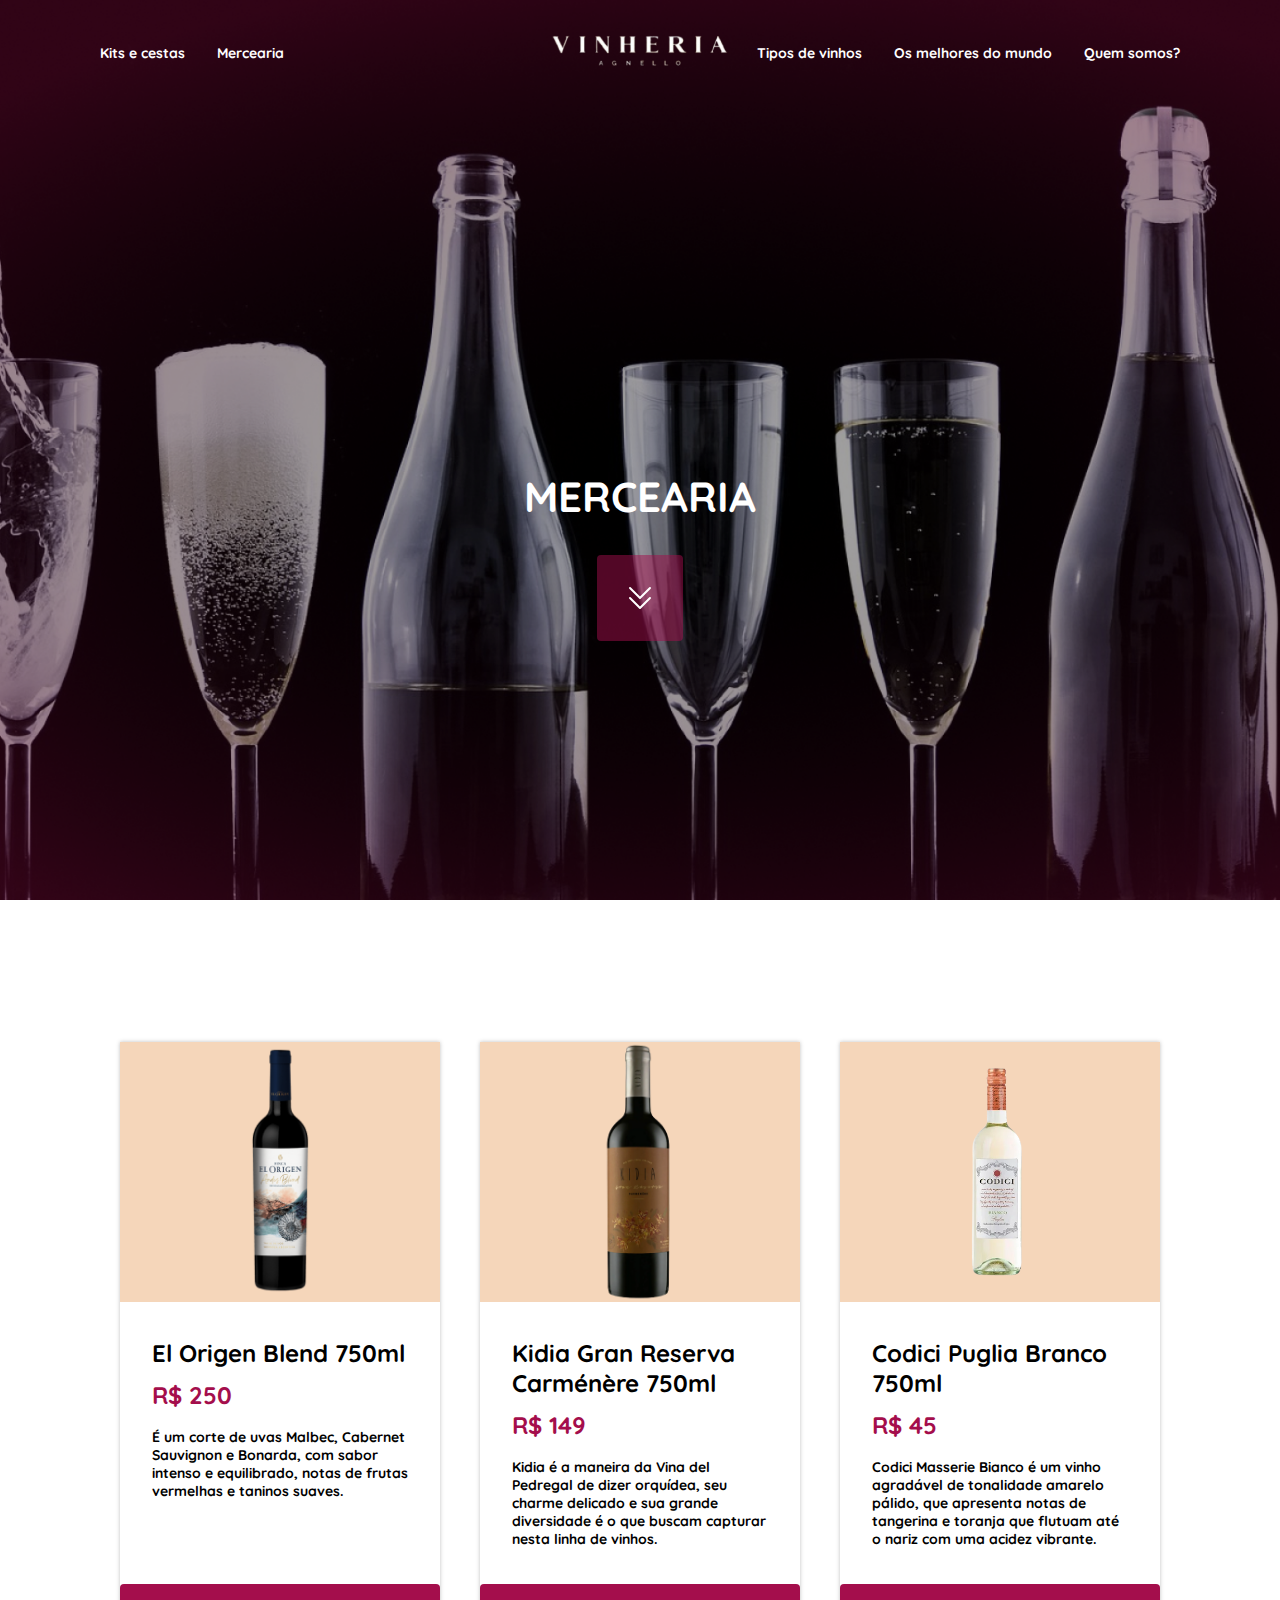
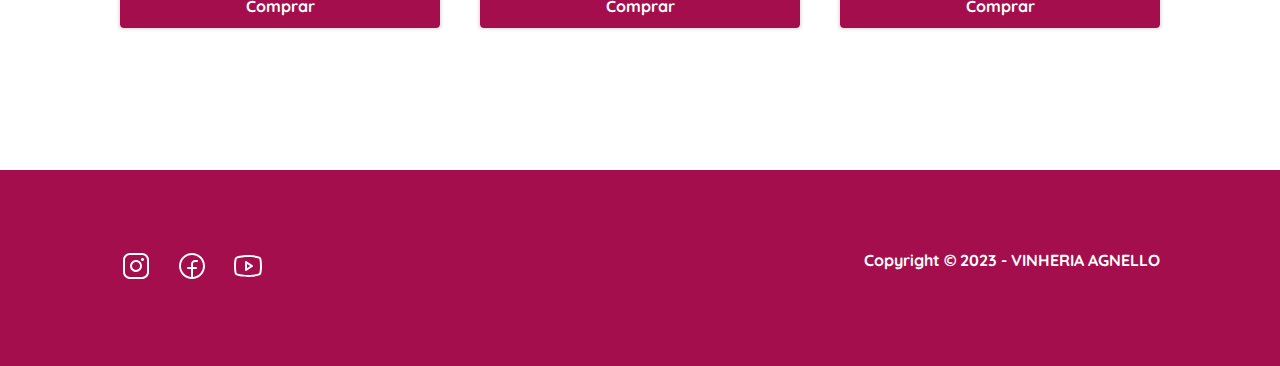
==== pages/mercearia.html @ d6b2381c "initial commit" ====
<!DOCTYPE html>
<html lang="en">
  <head>
    <meta charset="UTF-8" />
    <meta http-equiv="X-UA-Compatible" content="IE=edge" />
    <meta name="viewport" content="width=device-width, initial-scale=1.0" />
    <link rel="preconnect" href="https://fonts.googleapis.com" />
    <link rel="preconnect" href="https://fonts.gstatic.com" crossorigin />
    <link
      href="https://fonts.googleapis.com/css2?family=Quicksand:wght@300;400;500;600;700&display=swap"
      rel="stylesheet"
    />
    <link rel="shortcut icon" href="../assets/favicon.ico" type="image/x-icon" />
    <link rel="stylesheet" href="../styles/global.css" />
    <link rel="stylesheet" href="../styles/mercearia.css" />
    <link rel="stylesheet" href="../styles/sections/header.css" />
    <link rel="stylesheet" href="../styles/sections/footer.css" />
    <title>Vinheria Agnello | Mercearia</title>
  </head>
  <body>
    <section class="hero-container">
      <header>
        <div class="header-group left">
          <a href="../pages/kits-e-cestas.html">Kits e cestas</a>
          <a href="../pages/mercearia.html">Mercearia</a>
        </div>

        <div class="logo-container">
          <a href="../index.html">
            <img src="../assets/logo.png" alt="Logo" title="Logo" />
          </a>
        </div>

        <div class="header-group right">
          <a href="../pages/tipos-de-vinhos.html">Tipos de vinhos</a>
          <a href="../pages/vinhos-do-mundo.html">Os melhores do mundo</a>
          <a href="../pages/quem-somos.html">Quem somos?</a>
        </div>
      </header>

      <div class="hero-description">
        <h1>Mercearia</h1>

        <a href="#wines" class="push-button">
          <img src="../assets/icons/caret-double-down.svg" alt="Click" />
        </a>
      </div>
    </section>

    <section class="wines-container" id="wines">
      <div class="card">
        <div>
          <div class="wine-container">
            <img src="../assets/el-origen-blend.png" alt="El Origen Blend" />
          </div>

          <div class="card-content">
            <span class="card-title">El Origen Blend 750ml</span>
            <span class="card-price">R$ 250</span>
            <span class="card-description">
              É um corte de uvas Malbec, Cabernet Sauvignon e Bonarda, com sabor
              intenso e equilibrado, notas de frutas vermelhas e taninos suaves.
            </span>
          </div>
        </div>

        <button type="button">
          <span>Comprar</span>
        </button>
      </div>

      <div class="card">
        <div>
          <div class="wine-container">
            <img src="../assets/kidia.png" alt="Kidia" />
          </div>

          <div class="card-content">
            <span class="card-title">Kidia Gran Reserva Carménère 750ml</span>
            <span class="card-price">R$ 149</span>
            <span class="card-description">
              Kidia é a maneira da Vina del Pedregal de dizer orquídea, seu
              charme delicado e sua grande diversidade é o que buscam capturar
              nesta linha de vinhos.
            </span>
          </div>
        </div>

        <button type="button">
          <span>Comprar</span>
        </button>
      </div>

      <div class="card">
        <div class="wine-container">
          <img src="../assets/codici.png" alt="Codici" />
        </div>

        <div class="card-content">
          <span class="card-title">Codici Puglia Branco 750ml</span>
          <span class="card-price">R$ 45</span>
          <span class="card-description">
            Codici Masserie Bianco é um vinho agradável de tonalidade amarelo
            pálido, que apresenta notas de tangerina e toranja que flutuam até o
            nariz com uma acidez vibrante.
          </span>
        </div>

        <button type="button">
          <span>Comprar</span>
        </button>
      </div>
    </section>

    <footer>
      <div class="social-media">
        <a href="https://instagram.com/vinheria-agnello">
          <img src="../assets/icons/instagram.svg" alt="Instagram" />
        </a>

        <a href="https://facebook.com/vinheria-agnello">
          <img src="../assets/icons/facebook.svg" alt="Facebook" />
        </a>

        <a href="https://youtube.com/vinheria-agnello">
          <img src="../assets/icons/youtube.svg" alt="youtube" />
        </a>
      </div>

      <span>Copyright © 2023 - VINHERIA AGNELLO</span>
    </footer>
  </body>
</html>
---- styles/global.css ----
:root {
  --brand500: #a40e4c;
  --light-orange: #f5d6ba;

  --white: #ffffff;
  --black: #000000;
}

/* Global */

* {
  margin: 0;
  padding: 0;
  box-sizing: border-box;
}

html {
  overflow-x: hidden;

  scroll-behavior: smooth;
}

body {
  background: var(--white);
  color: var(--black);
  width: 100vw;
  height: 100vh;
}

body,
input,
textarea,
select,
button {
  font: 400 1rem "Quicksand", sans-serif;
}

button {
  cursor: pointer;
  border: none;
}

a {
  color: inherit;
  text-decoration: none;
}
---- styles/mercearia.css ----
.hero-container {
  background-image: url(../assets/champagne.png);
  background-size: cover;
  width: 100%;
  height: 100%;
}

header {
  padding: 32px 100px;
  display: flex;
  justify-content: space-between;
  align-items: center;
}

.logo-container {
  display: flex;
  align-items: center;
  gap: 16px;
}

.logo-container > span {
  font-size: 1.5rem;
  font-weight: 700;
  color: var(--white);
}

.header-group {
  display: flex;
  gap: 32px;
}

.header-group > a {
  font-weight: 700;
  font-size: 0.875rem;
  color: var(--white);
}
/* Title */
.hero-description {
  width: 100%;
  height: 100%;
  display: flex;
  flex-direction: column;
  justify-content: center;

  row-gap: 32px;
  align-items: center;
  color: var(--white);
}

.hero-description .push-button {
  height: 86px;
  width: 86px;

  background: #a40e4c80;

  border-radius: 0.25rem;

  display: flex;
  align-items: center;
  justify-content: center;
}

.hero-description > h1 {
  text-transform: uppercase;
  text-align: center;
  max-width: 690px;
  font-size: 2.625rem;
}

.hero-description > span {
  max-width: 635px;
  font-size: 1.5rem;
  font-weight: 600;
  text-align: center;
  opacity: 0.7;
  margin-top: 32px;
}

/* Wines */
.wines-container {
  display: grid;
  grid-template-columns: repeat(3, 320px);
  row-gap: 42px;
  justify-content: space-between;
  padding: 142px 120px;
}

.card {
  width: 320px;
  display: flex;
  flex-direction: column;
  justify-content: space-between;
  box-shadow: 0px 0px 4px rgba(0, 0, 0, 0.25);
}

.card .wine-container {
  display: flex;
  align-items: center;
  justify-content: center;
  background: var(--light-orange);
}

.card .wine-container > img {
  height: 260px;
  object-fit: cover;
}

.card > button {
  border-radius: 4px;
  background: var(--brand500);
  height: 44px;
  color: #fff;
  font-weight: 700;
}

.card .card-content {
  display: flex;
  flex-direction: column;
  padding: 36px 32px;
}

.card .card-content .card-title {
  font-size: 1.5rem;
  font-weight: 700;
}

.card .card-content .card-price {
  margin-top: 12px;
  font-size: 1.5rem;
  font-weight: 700;
  color: var(--brand500);
}

.card .card-content .card-description {
  margin-top: 18px;
  font-size: 0.875rem;
  font-weight: 700;
}
---- styles/sections/header.css ----
/* Header */
header {
  padding: 32px 100px;
  display: flex;
  justify-content: space-between;
  align-items: center;
}

.logo-container {
  display: flex;
  align-items: center;
  gap: 16px;
}

.logo-container > span {
  font-size: 1.5rem;
  font-weight: 700;
  color: var(--white);
}

.header-group {
  display: flex;
  flex: 1;
  gap: 32px;
}

.header-group.left {
  justify-content: flex-start;
}

.header-group.right {
  justify-content: flex-end;
}

.header-group > a {
  font-weight: 700;
  font-size: 0.875rem;
  color: var(--white);
}
---- styles/sections/footer.css ----
/* Footer */
footer {
  display: flex;
  justify-content: space-between;
  padding: 80px 120px;
  background: var(--brand500);
}

.social-media {
  display: flex;
  gap: 24px;
}

footer > span {
  font-weight: 700;
  color: var(--white);
}
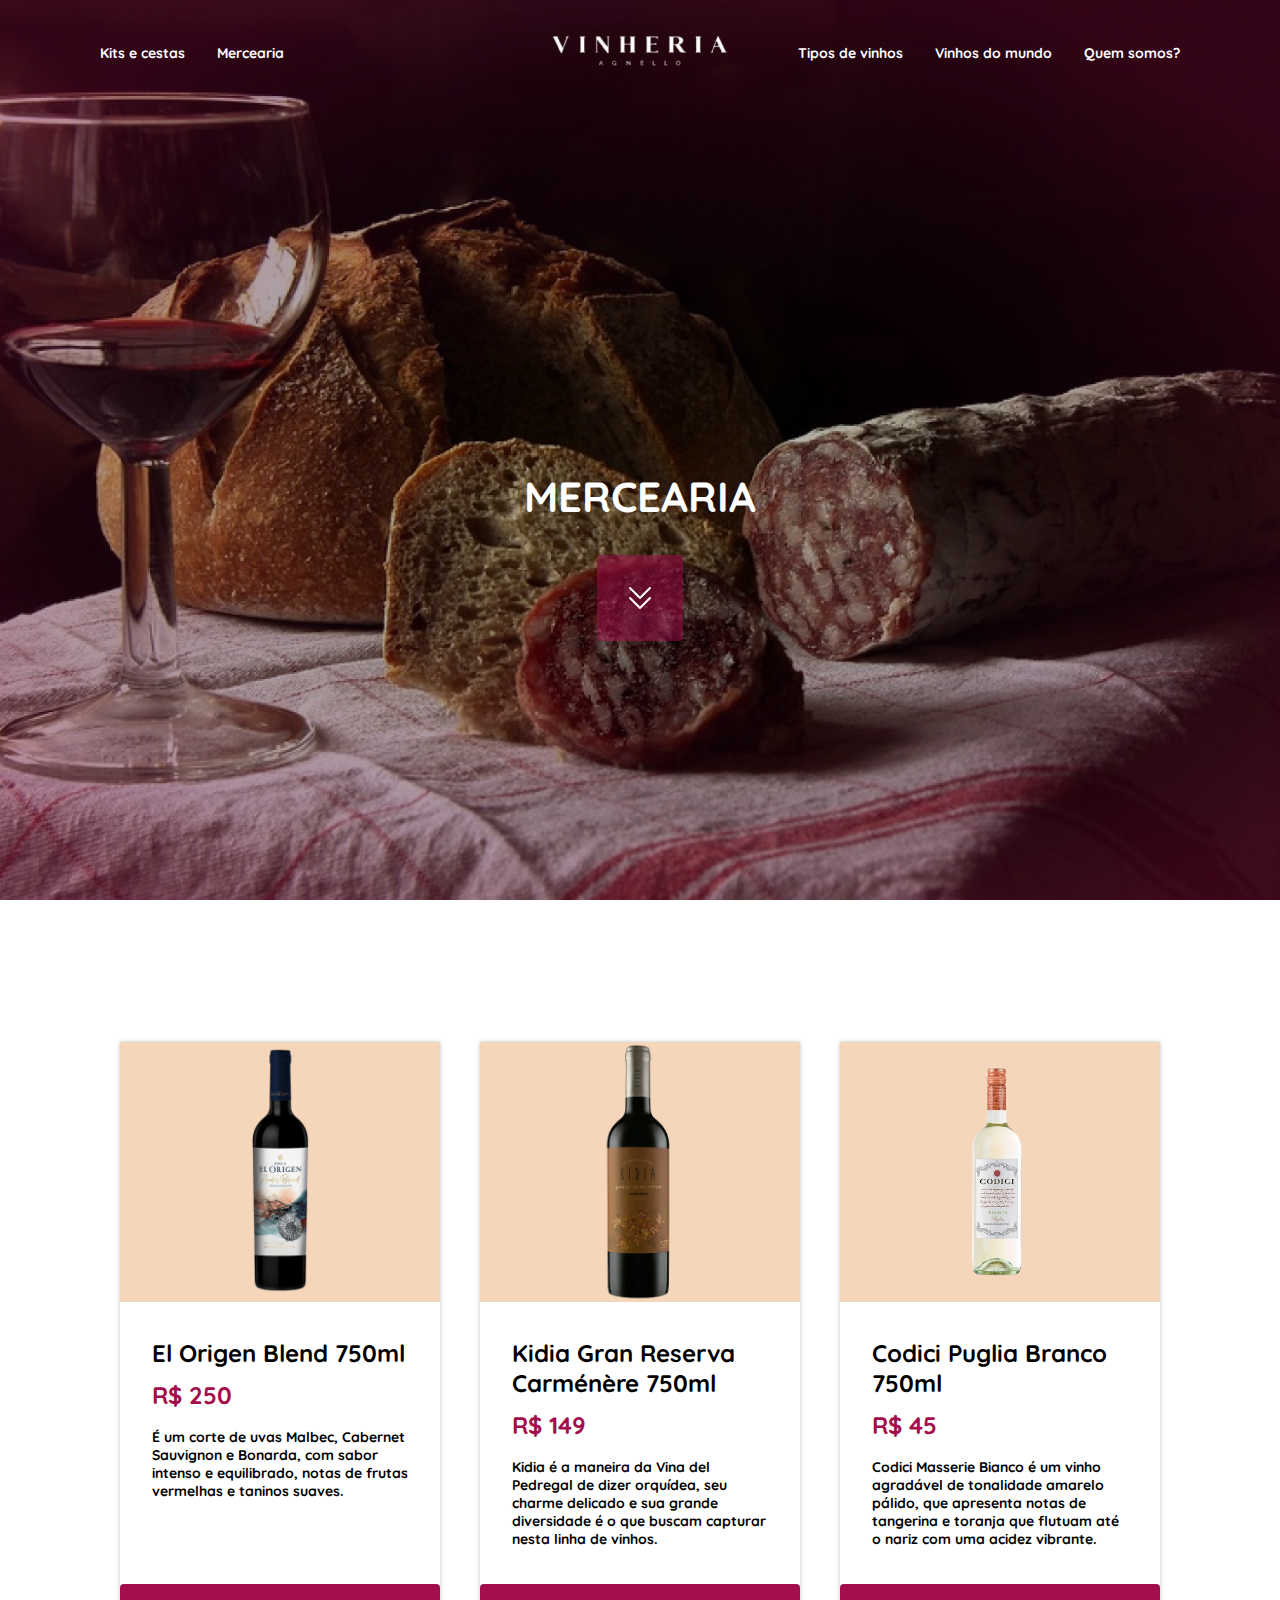
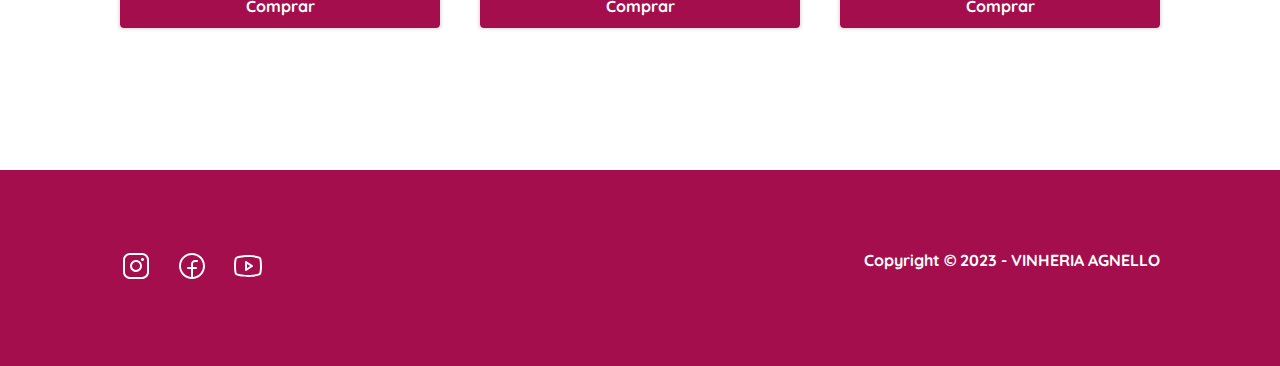
==== commit 1e17e99c: "fix: pages" ====
--- a/pages/mercearia.html
+++ b/pages/mercearia.html
@@ -10,7 +10,11 @@
       href="https://fonts.googleapis.com/css2?family=Quicksand:wght@300;400;500;600;700&display=swap"
       rel="stylesheet"
     />
-    <link rel="shortcut icon" href="../assets/favicon.ico" type="image/x-icon" />
+    <link
+      rel="shortcut icon"
+      href="../assets/favicon.ico"
+      type="image/x-icon"
+    />
     <link rel="stylesheet" href="../styles/global.css" />
     <link rel="stylesheet" href="../styles/mercearia.css" />
     <link rel="stylesheet" href="../styles/sections/header.css" />
@@ -33,7 +37,7 @@
 
         <div class="header-group right">
           <a href="../pages/tipos-de-vinhos.html">Tipos de vinhos</a>
-          <a href="../pages/vinhos-do-mundo.html">Os melhores do mundo</a>
+          <a href="../pages/vinhos-do-mundo.html">Vinhos do mundo</a>
           <a href="../pages/quem-somos.html">Quem somos?</a>
         </div>
       </header>
--- a/styles/mercearia.css
+++ b/styles/mercearia.css
@@ -1,5 +1,5 @@
 .hero-container {
-  background-image: url(../assets/champagne.png);
+  background-image: url("../assets/shop-bg.png");
   background-size: cover;
   width: 100%;
   height: 100%;
@@ -135,4 +135,4 @@
   margin-top: 18px;
   font-size: 0.875rem;
   font-weight: 700;
-}+}
